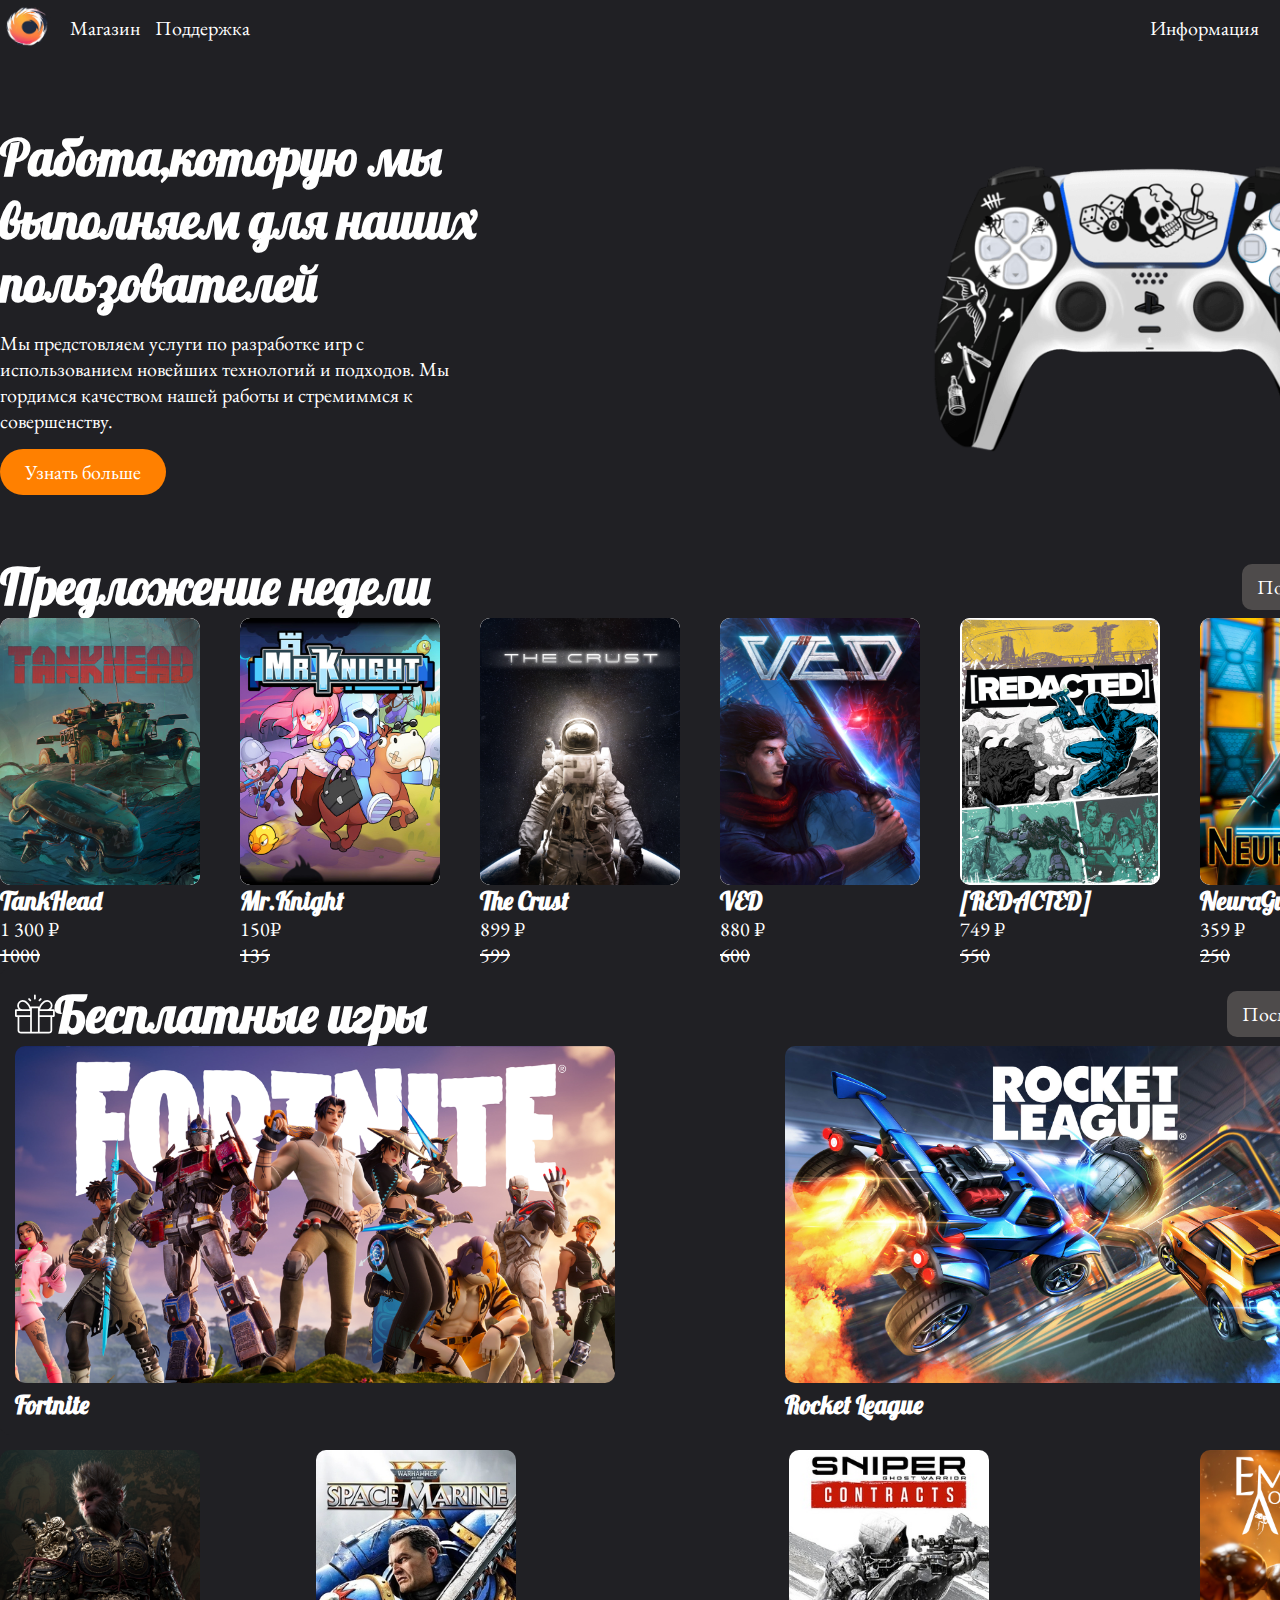
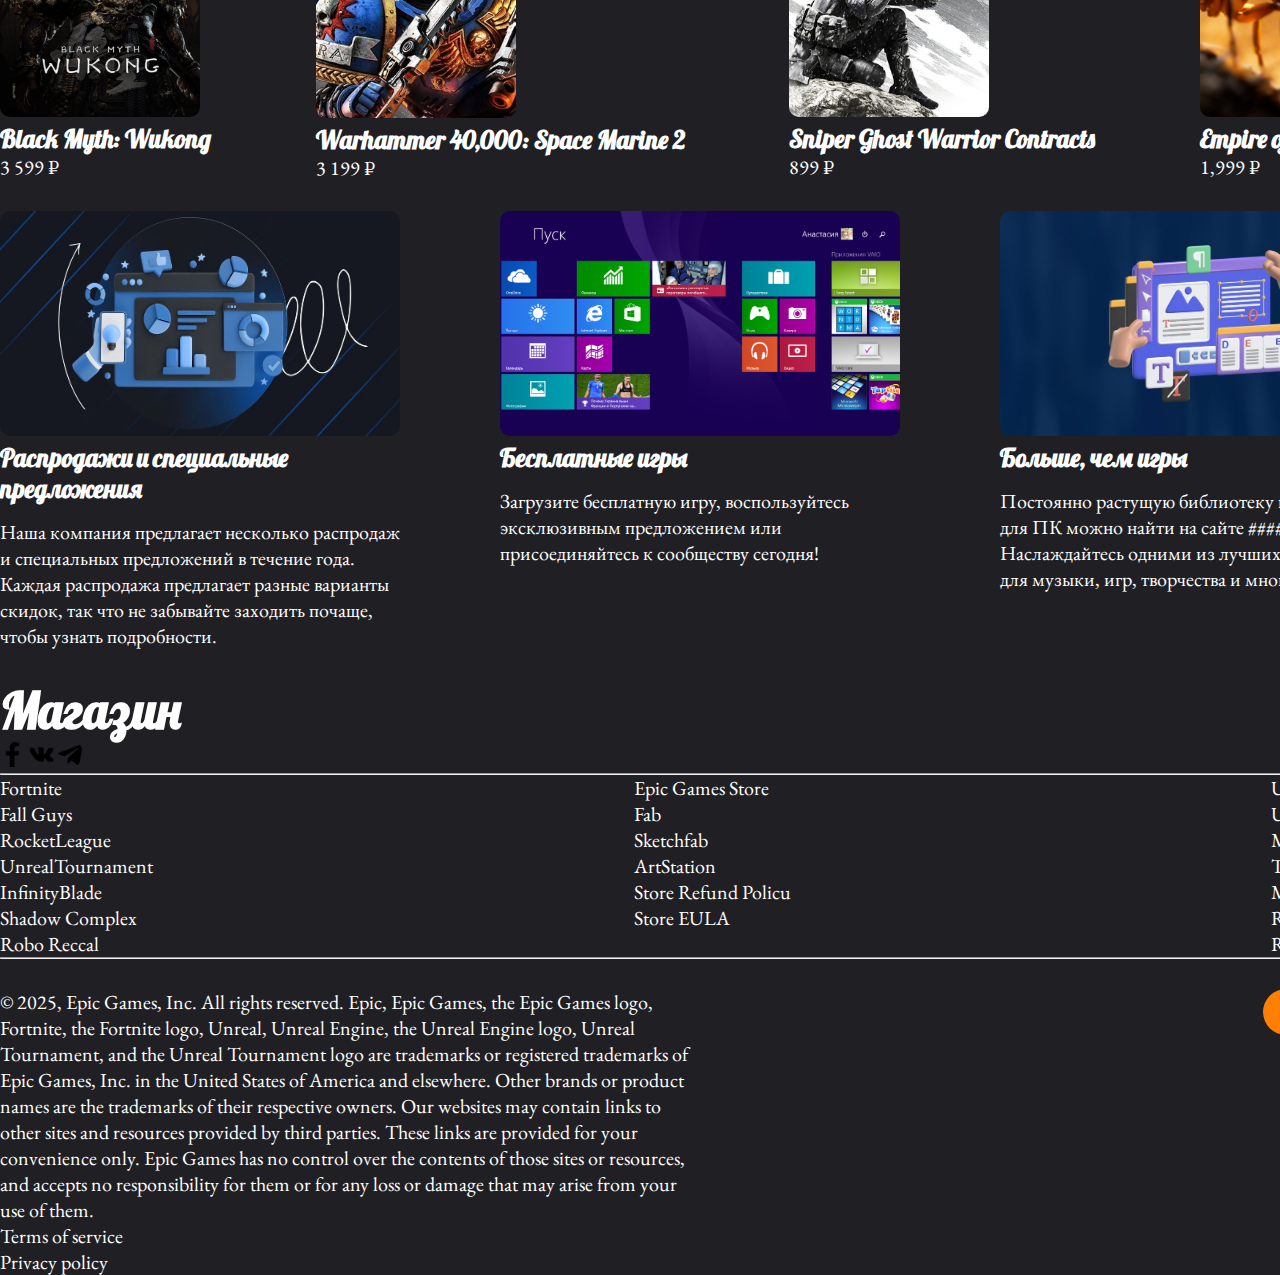
==== index.html @ 12fccc91 "Add files via upload" ====
<!DOCTYPE html>
<html lang="ru">
  <head>
    <meta charset="UTF-8" />
    <meta name="viewport" content="width=device-width, initial-scale=1.0" />
    <title>Итоговый проект</title>
    <link rel="stylesheet" href="style.css" />
  </head>
  <body>
    <div class="container">
      <header class="header">
        <div class="header-first-child">
          <img
            src="img/IMG_20250202_142611_680.png"
            alt="логотип"
            width="55"
            class="logo"
          />
          <a href="#" class="navigation-header">Магазин</a>
          <a href="support.html">Поддержка</a>
        </div>
        <div class="header-second-child">
          <a href="">Информация</a>
          <a href="#">Сообщество</a>
        </div>
      </header>
      <section class="hero">
        <div class="hero-block">
          <h1>Работа,которую мы выполняем для наших пользователей</h1>
          <p>
            Мы предстовляем услуги по разработке игр с использованием новейших
            технологий и подходов. Мы гордимся качеством нашей работы и
            стремиммся к совершенству.
          </p>
          <a href="#" class="information">Узнать больше</a>
        </div>
        <img src="img/Dis_1.png" alt="Джостик" width="500px" />
      </section>
      <section class="rating">
        <div class="rating-title">
          <h2>Предложение недели</h2>
          <a href="#" class="information-game">Посмотреть все</a>
        </div>
        <ul class="game">
          <li class="games-cards">
            <a href="#">
              <div>
                <img
                  src="img/tankhead-c7n4p.jpg"
                  alt="Изоброжение игры"
                  width="200px"
                />
              </div>
            </a>
            <h3>TankHead</h3>
            <div class="price">
              <p>1 300 ₽</p>
              <p class="old-price">1000</p>
            </div>
          </li>
          <li class="games-cards">
            <a href="#">
              <div>
                <img
                  src="img/mrknight-kmc20.jpg"
                  alt="Изоброжение игры"
                  width="200px"
                />
              </div>
            </a>
            <h3>Mr.Knight</h3>
            <div class="price">
              <p>150₽</p>
              <p class="old-price">135</p>
            </div>
          </li>
          <li class="games-cards">
            <a href="game.html">
              <div>
                <img
                  src="img/the-crust-18jla.jpg"
                  alt="Изоброжение игры"
                  width="200px"
                />
              </div>
            </a>
            <h3>The Crust</h3>
            <div class="price">
              <p>899 ₽</p>
              <p class="old-price">599</p>
            </div>
          </li>
          <li class="games-cards">
            <a href="#">
              <div>
                <img
                  src="img/download-ved-offer-69cs6.jpg"
                  alt="Изоброжение игры"
                  width="200px"
                />
              </div>
            </a>
            <h3>VED</h3>
            <div class="price">
              <p>880 ₽</p>
              <p class="old-price">600</p>
            </div>
          </li>
          <li class="games-cards">
            <a href="#">
              <div>
                <img
                  src="img/redacted-e6htl.jpg"
                  alt="Изоброжение игры"
                  width="200px"
                />
              </div>
            </a>
            <h3>[REDACTED]</h3>
            <div class="price">
              <p>749 ₽</p>
              <p class="old-price">550</p>
            </div>
          </li>
          <li class="games-cards">
            <a href="#">
              <div>
                <img
                  src="img/neuragun-1oh5r.jpg"
                  alt="Изоброжение игры"
                  width="200px"
                />
              </div>
            </a>
            <h3>NeuraGun</h3>
            <div class="price">
              <p>359 ₽</p>
              <p class="old-price">250</p>
            </div>
          </li>
        </ul>
      </section>
      <section class="free-game">
        <div class="free-game-information">
          <div class="free-game-title">
            <svg width="40" xmlns="http://www.w3.org/2000/svg" class="svg css-uwwqev" viewBox="0 0 32 32"><g fill="currentColor" fill-rule="evenodd"><path d="M30.443 16.605H19.72v-3.46h10.724v3.46zm-2.075 12.308c0 .397-.576.838-1.402.838h-7.247V17.99h8.648v10.924zm-14.876.838h4.843v-18.68h-4.843v18.68zm-10.033-.838V17.99h8.649v11.762H4.861c-.826 0-1.402-.441-1.402-.838zM1.384 13.146h10.724v3.46H1.384v-3.46zm1.773-4.324c0-1.622 1.319-2.94 2.94-2.94 2.752 0 5.093 3.78 5.575 5.88H6.097a2.944 2.944 0 0 1-2.94-2.94zm22.573-2.94c1.621 0 2.94 1.318 2.94 2.94 0 1.621-1.319 2.94-2.94 2.94h-5.574c.481-2.1 2.822-5.88 5.574-5.88zm5.405 5.88h-2.244a4.304 4.304 0 0 0 1.163-2.94 4.329 4.329 0 0 0-4.324-4.325c-2.89 0-5.227 2.813-6.341 5.294a.686.686 0 0 0-.362-.105H12.8a.686.686 0 0 0-.362.105c-1.114-2.481-3.45-5.294-6.34-5.294a4.329 4.329 0 0 0-4.325 4.325c0 1.136.444 2.168 1.163 2.94H.692a.692.692 0 0 0-.692.692v4.843c0 .382.31.692.692.692h1.384v10.924c0 1.246 1.223 2.222 2.785 2.222h22.105c1.562 0 2.785-.976 2.785-2.222V17.99h1.384c.382 0 .692-.31.692-.692v-4.843a.692.692 0 0 0-.692-.692zM15.914 4.151c.381 0 .691-.31.691-.692V.692a.692.692 0 0 0-1.383 0v2.767c0 .382.31.692.692.692"></path><path d="M19.546 5.362a.69.69 0 0 0 .49-.203l1.037-1.037a.692.692 0 1 0-.978-.979l-1.038 1.038a.692.692 0 0 0 .489 1.181M11.792 5.16a.69.69 0 0 0 .978 0 .692.692 0 0 0 0-.979l-1.038-1.038a.692.692 0 1 0-.978.979l1.038 1.037z"></path></g></svg>
            <h2>Бесплатные игры</h2>
          </div>
          <a href="#" class="information-game">Посмотреть все</a>
        </div>
        <div class="game-list">
          <div>
            <img
              src="img/social-image-chapter4-s3-3840x2160-d35912cc25ad.jpg"
              alt="Изоброжение игры"
              width="600"
            />
            <h3>Fortnite</h3>
          </div>
          <div>
            <img
              src="img/rl_evergreen.jpg"
              alt="Изоброжение игры"
              width="600"
            />
            <h3>Rocket League</h3>
          </div>
        </div>
      </section>
      <section class="are-in-great-demand">
        <div>
          <img
            src="img/black-myth-wukong-jjjfw.png"
            alt="Изоброжение игры"
            width="200"
          />
          <h3>Black Myth: Wukong</h3>
          <p>3 599 ₽</p>
        </div>
        <div>
          <img
            src="img/Space_Marine_II_cover_art.jpg"
            alt="Изоброжение игры"
            width="200"
          />
          <h3>Warhammer 40,000: Space Marine 2</h3>
          <p>3 199 ₽</p>
        </div>
        <div>
          <img
            src="img/Sniper_Ghost_Warrior_Contracts.jpg"
            alt="Изоброжение игры"
            width="200"
          />
          <h3>Sniper Ghost Warrior Contracts</h3>
          <p>899 ₽</p>
        </div>
        <div>
          <img
            src="img/empire-of-the-ants-nx8ik.jpg"
            alt="Изоброжение игры"
            width="200"
          />
          <h3>Empire of the Ants</h3>
          <p>1,999 ₽</p>
        </div>
      </section>
      <section class="interface">
        <div>
          <img
            src="img/Что такое интерфейс.jpg"
            alt="Изображение"
            width="400"
            height="225"
          />
          <h3>Распродажи и специальные предложения</h3>
          <p>
            Наша компания предлагает несколько распродаж и специальных
            предложений в течение года. Каждая распродажа предлагает разные
            варианты скидок, так что не забывайте заходить почаще, чтобы узнать
            подробности.
          </p>
          <a href="#"></a>
        </div>
        <div>
          <img
            src="img/interface-2-8576397.png"
            alt="Изображение"
            width="400"
            height="225"
          />
          <h3>Бесплатные игры</h3>
          <p>
            Загрузите бесплатную игру, воспользуйтесь эксклюзивным предложением
            или присоединяйтесь к сообществу сегодня!
          </p>
          <a href="#"></a>
        </div>
        <div>
          <img
            src="img/large_ui_typography_styleguides_c011c6d023.jpg"
            alt="Изображение"
            width="400"
            height="225"
          />
          <h3>Больше, чем игры</h3>
          <p>
            Постоянно растущую библиотеку приложений для ПК можно найти на сайте
            ####. Наслаждайтесь одними из лучших приложений для музыки, игр,
            творчества и многого другого!
          </p>
          <a href="#"></a>
        </div>
      </section>

      <footer class="footer">
        <div class="footer-wrapper">
          <h2>Магазин</h2>
          <div class="logotip">
            <img src="img/facebook-app-symbol.png" alt="Логотип" width="25" />
            <img
              src="img/vk-social-network-logo.png"
              alt="Логотип"
              width="25"
            />
            <img src="img/telegram.png" alt="Логотип" width="25" />
          </div>
        <hr>
        <div class="ulli">
          <div class="storg">
            <h3></h3>
            <ul>
              <li>
                <a href="#">Fortnite</a>
              </li>
              <li>
                <a href="#">Fall Guys</a>
              </li>
              <li>
                <a href="#">RocketLeague</a>
              </li>
              <li>
                <a href="#">UnrealTournament</a>
              </li>
              <li>
                <a href="#">InfinityBlade</a>
              </li>
              <li>
                <a href="#">Shadow Complex</a>
              </li>
              <li>
                <a href="#">Robo Reccal</a>
              </li>
            </ul>
          </div>
          <div class="Marketplaces">
            <ul>
              <li>
                <a href="#">Epic Games Store</a>
              </li>
              <li>
                <a href="#">Fab</a>
              </li>
              <li>
                <a href="#">Sketchfab</a>
              </li>
              <li>
                <a href="#">ArtStation</a>
              </li>
              <li>
                <a href="#">Store Refund Policu</a>
              </li>
              <li>
                <a href="#">Store EULA</a>
              </li>
            </ul>
          </div>
          <div class="Tools">
            <ul>
              <li>
                <a href="#">Unreal Engine</a>
              </li>
              <li>
                <a href="#">UEFN</a>
              </li>
              <li>
                <a href="#">MetaHuman</a>
              </li>
              <li>
                <a href="#">Twinmotion</a>
              </li>
              <li>
                <a href="#">Megascans</a>
              </li>
              <li>
                <a href="#">RealityScan</a>
              </li>
              <li>
                <a href="#">Rad Game Tools</a>
              </li>
            </ul>
          </div>
        </div>
      </div>
      <hr>
<div class="Epic">
      <p>© 2025, Epic Games, Inc. All rights reserved. Epic, Epic Games, the Epic Games logo, Fortnite, the Fortnite logo, Unreal, Unreal Engine,
          the Unreal Engine logo, Unreal Tournament, and the Unreal Tournament logo are trademarks or registered trademarks of Epic Games, Inc. 
          in the United States of America and elsewhere. Other brands or product names are the trademarks of their respective owners. Our websites may
          contain links to other sites and resources provided by third parties. These links are provided for your convenience only. Epic Games has no
          control over the contents of those sites or resources, and accepts no responsibility for them or for any loss or damage that may arise from your use of them.</p>
      <a href="#" class="gitar">Back to top</a>
  </div>
         <div class="mrta">
          <ul>
            <li>
              <a href="#">Terms of service</a>
            </li>
            <li>
              <a href="#">Privacy policy</a>
            </li>
            <li>
              <a href="#"></a>
            </li>
          </ul>
         </div>   
      </footer>
    </div>
  </body>
</html>
---- style.css ----
@import url('https://fonts.googleapis.com/css2?family=Lobster&display=swap');
@import url('https://fonts.googleapis.com/css2?family=EB+Garamond:ital,wght@0,400..800;1,400..800&display=swap');

* {
    padding: 0;
    margin: 0;
}

a {
    text-decoration: none;
    color: #ffffff;
}

ul {
    list-style: none;
}

body {
    font-family: "EB Garamond", sans-serif;
    font-size: 20px;
    color: #ffffff;
    font-weight: 400;
    background-color: #202024;
}

h1, h2, h3, h4, h5, h6 {
    font-family: "Lobster", serif;
    font-size: 50px;
    color: #ffffff;
    font-weight: 900;
}

img {
    border-radius: 10px;
}

.logo {
    border-radius: 45%;
}

.container {
    width: 1400px;
    margin: 0 auto;
}

.header {
    display: flex;
    justify-content: space-between;
}

.header div {
    display: flex;
    align-items: center;
}

.header-first-child, .header-second-child {
    display: flex;
    justify-content: space-between;
    width: 250px;
}



.header-first-child a:hover, .header-second-child a:hover {
    color: #1d4c7c;
}

.hero{
    display: flex;
    align-items: center;
    justify-content: space-between
}

.hero-block {
    width: 500px;
}

.information {
    padding: 10px 25px;
    background-color:#FF8000 ;
    color: #ffffff;
    border-radius: 100px;
}

.hero-block a:hover {
    background-color: #ad5700;
}

h1 {
    margin-bottom: 15px;
}

.hero-block p {
    margin-bottom: 25px;
}

.information-game {
    padding: 10px 15px;
    background-color:#4e4b4b ;
    color: #ffffff;
    border-radius: 10px;
}

.information-game:hover {
    opacity: 0.7;
}



.rating-title {
    display: flex;
    justify-content: space-between;
    align-items: center;
    border-radius: 200px
}

.old-price {
    text-decoration: line-through;
}

h3 {
    font-size: 25px;
}

.free-game-information {
    display: flex;
    align-items: center;
    justify-content: space-between;
}

.free-game-title {
    display: flex;
}

.free-game {
    padding: 15px;
    background-color: #202024;
    border-radius: 10px;
}

.game {
    border-radius: 50px;
    display: flex;
    justify-content: space-between;
}

.game-list {
    display: flex;
    justify-content: space-between;
}

.game-list div img {
    border-radius: 10px;
}

.interface {
    margin-top: 30px;
    border-radius: 10px;
    display: flex;
    justify-content: space-between;
}

.interface div {
    width: 400px;
}

.interface div p {
    margin-top: 15px;
}

.rating div  div p {
    margin-top: 15px;
}

.are-in-great-demand{
    display: flex;
    justify-content: space-between;
    margin-top: 15px;
}

.games-cards a div {
    background: #ffffff;
    overflow: hidden;
    border-radius: 10px;
}

.games-cards a div img {
    opacity: 1;
    transition: opacity 124ms linear, transform 124ms linear;
    display: block;
}

.games-cards a:hover div img {
    opacity: 0.9;
    transform: scale(1.05);
}

.temka-img {
    height: 100%;
    overflow: hidden;
    position: relative;
    width: 100%;
    display: flex;
    justify-content: flex-end;
}

.temka-img img {
    height: 100%;
    object-fit: cover;
    position: absolute;
    width: 100%;
}

.temka-img-inside {
    position: relative;
    width: 100%;
}

.footer {
    padding-top: 30px;
}

.footer-wrapper{
    justify-content: space-between;
    align-items: center;
}

.ulli{ 
    display: flex;
    justify-content: space-between;
}

.Epic {
    display: flex;
    padding-top: 30px;
    justify-content: space-between;
    align-items: flex-start;
}

.Epic p {
    width: 700px;
    
}

.gitar {
    border-radius: 100px;
    background-color: #FF8000;
    color: #ffffff;
    padding: 10px 25px;
}

.gitar:hover {
    opacity: 0.7;
}

.mrta{
    display: flex;
    justify-content: space-between;
}

.over{
display: flex;
justify-content: space-between;
}

@media(max-width:1024px){
   
}
@media(max-width:768px){
   
}
@media(max-width:600px){
   
}
@media(max-width:480px){
   
}
@media(max-width:320px){
   
}
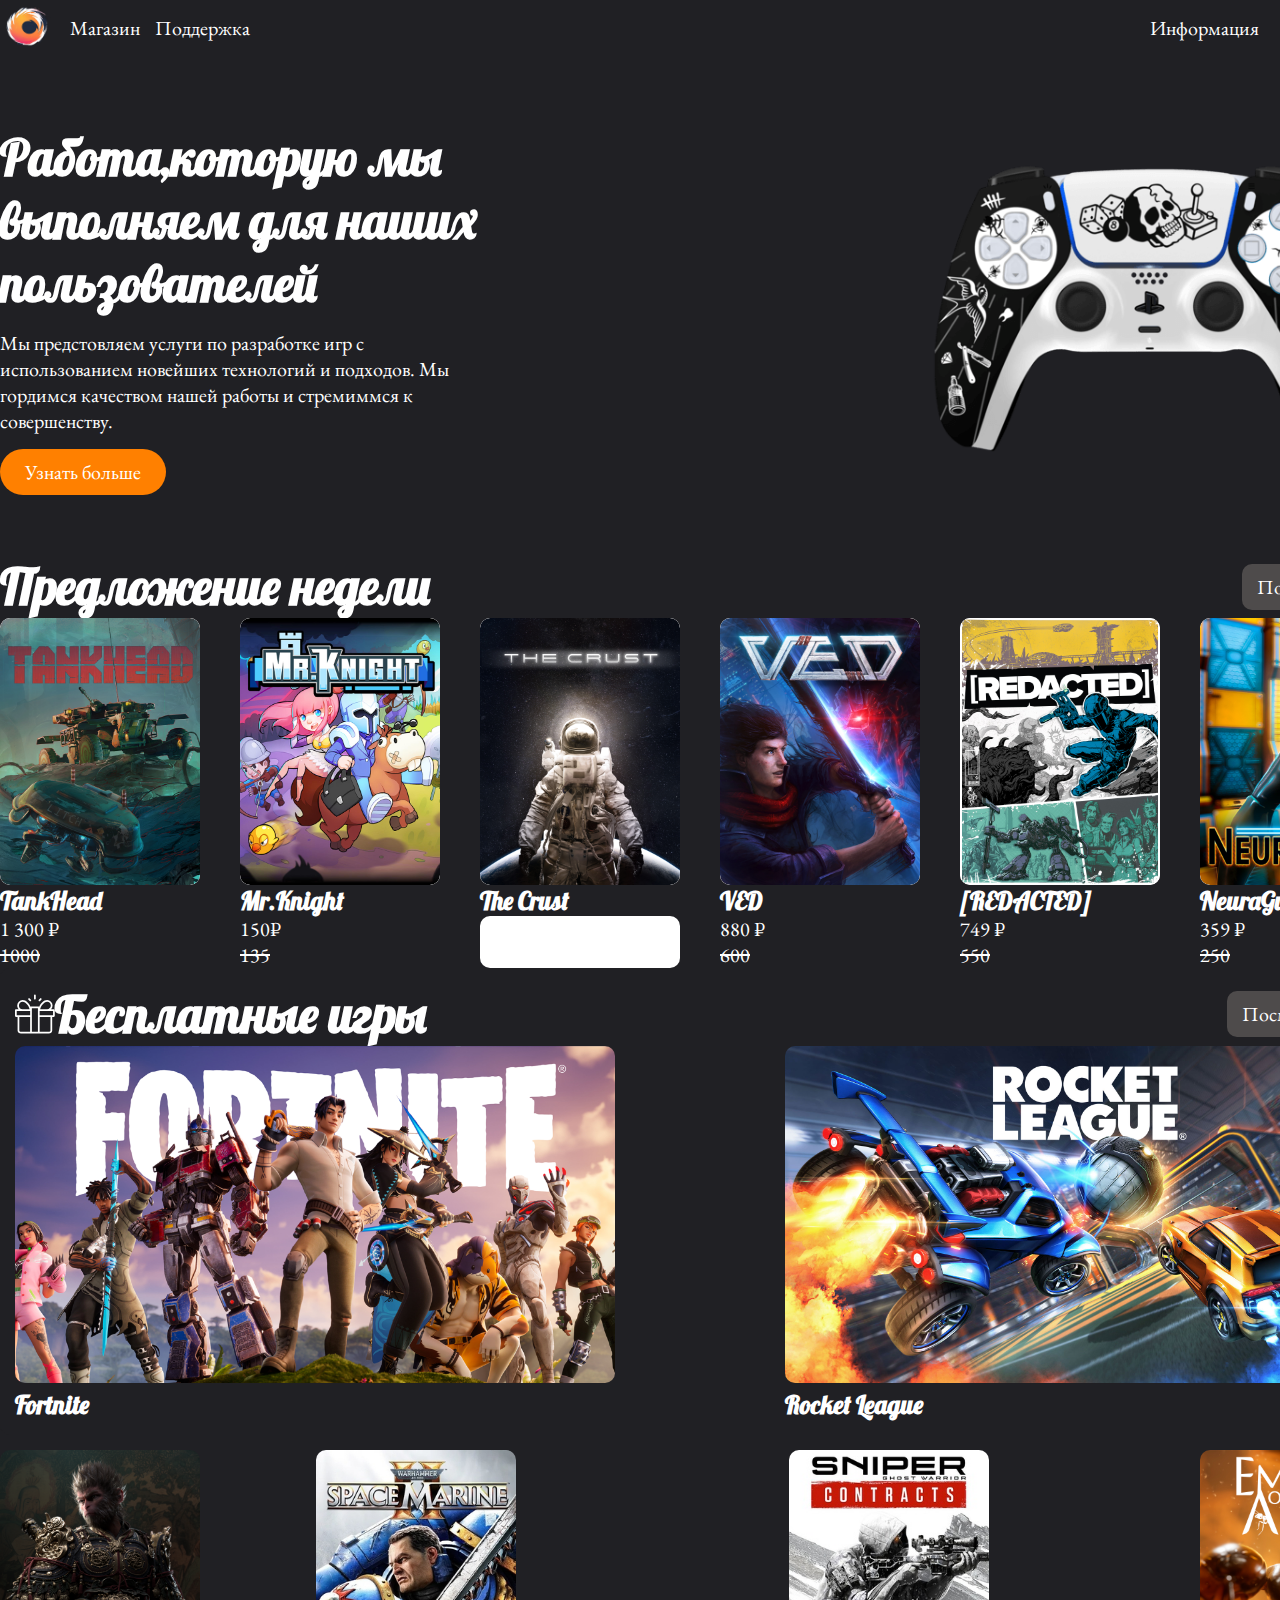
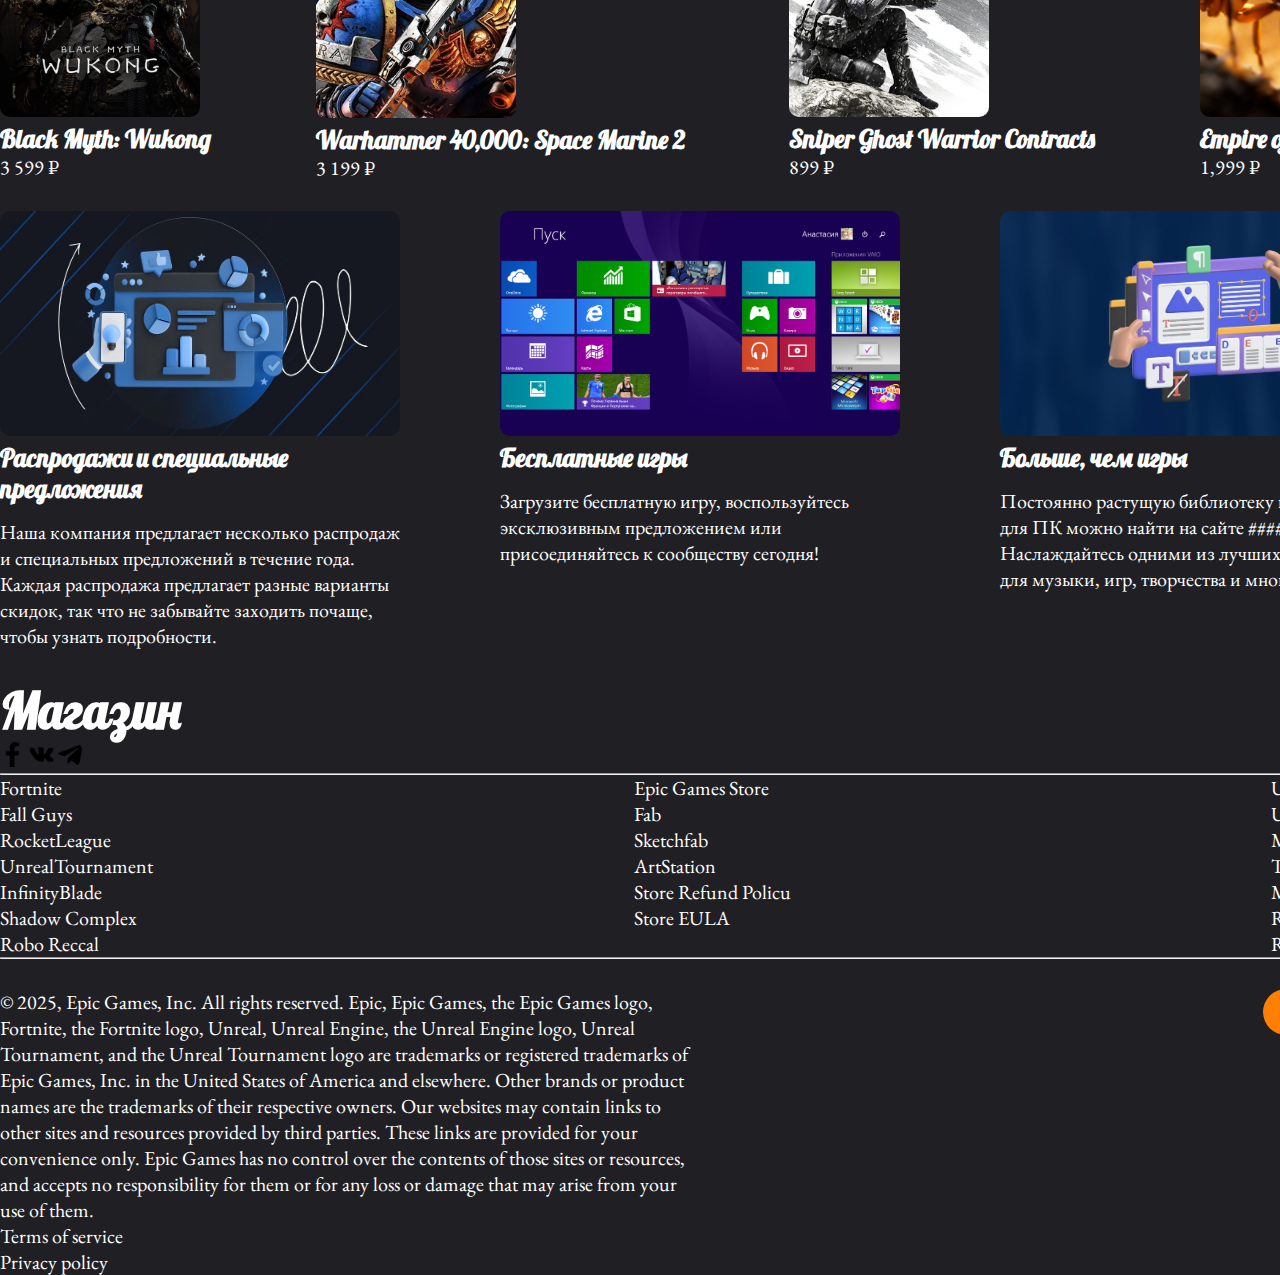
==== commit 08bd2c44: "Update index.html" ====
--- a/index.html
+++ b/index.html
@@ -17,7 +17,7 @@
             class="logo"
           />
           <a href="#" class="navigation-header">Магазин</a>
-          <a href="support.html">Поддержка</a>
+          <a href="list/support.html">Поддержка</a>
         </div>
         <div class="header-second-child">
           <a href="">Информация</a>
@@ -84,11 +84,13 @@
                 />
               </div>
             </a>
+             <a href="list/game.html">
             <h3>The Crust</h3>
             <div class="price">
               <p>899 ₽</p>
               <p class="old-price">599</p>
             </div>
+               </a>
           </li>
           <li class="games-cards">
             <a href="#">
